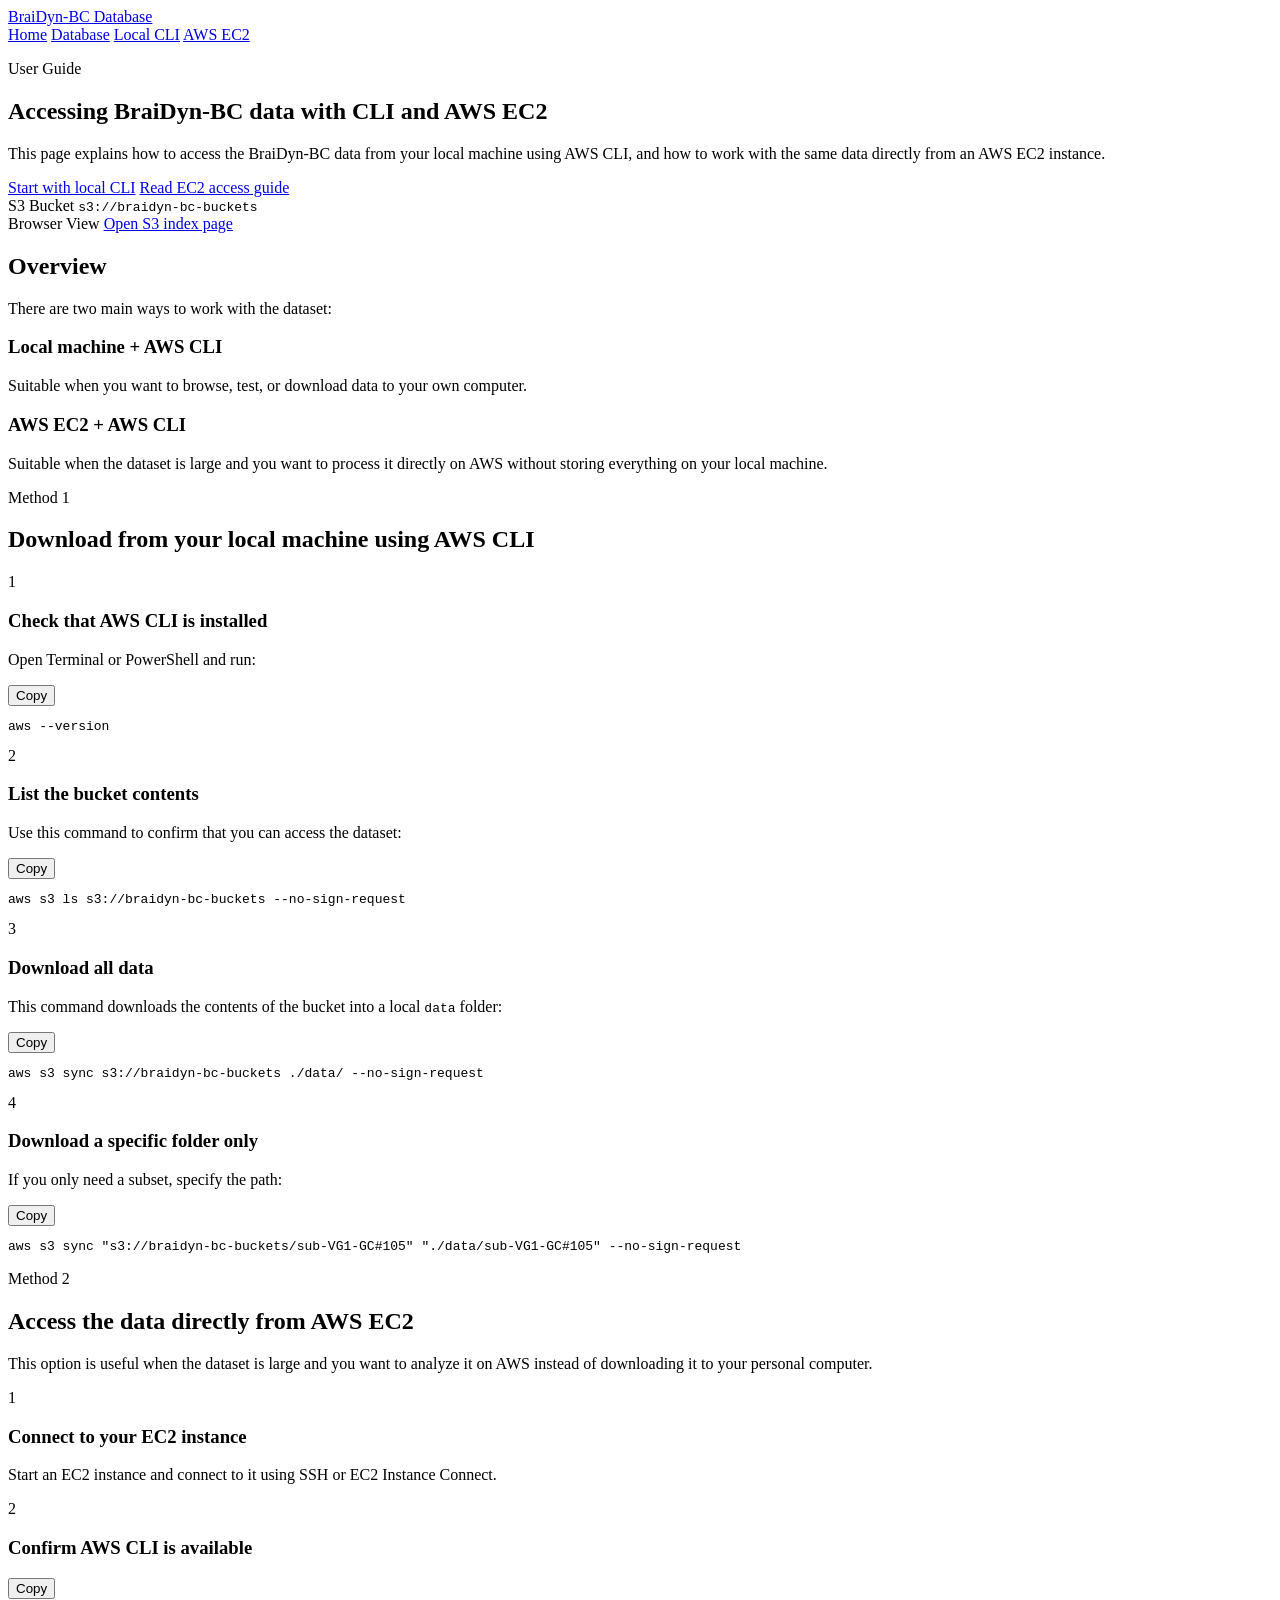
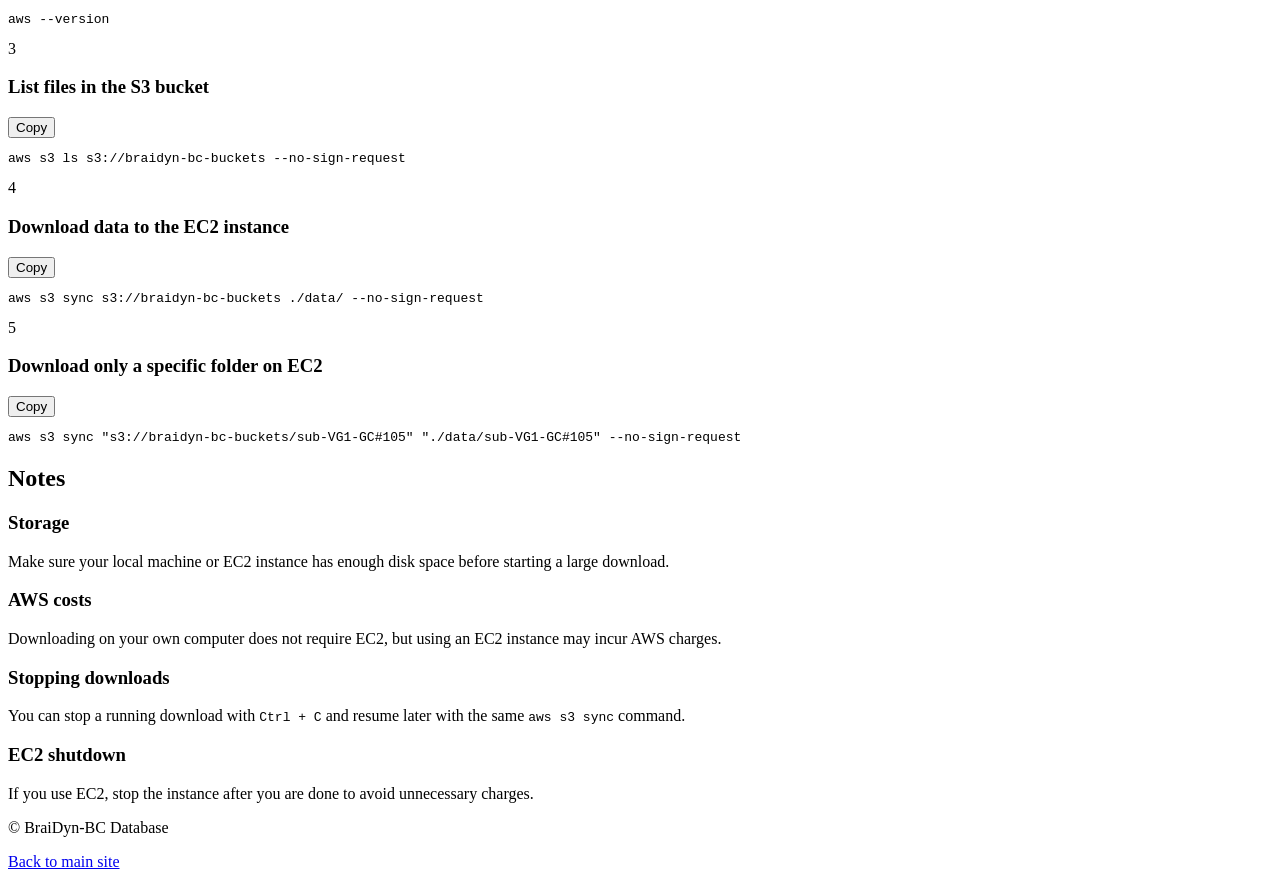
==== page.html @ 07f8ece8 "Add files via upload" ====
<!DOCTYPE html>
<html lang="en">
<head>
  <meta charset="UTF-8" />
  <meta name="viewport" content="width=device-width, initial-scale=1.0" />
  <title>CLI / EC2 Access Guide | BraiDyn-BC Database</title>
  <link rel="stylesheet" href="cli-guide.css" />
</head>
<body>
  <header class="site-header">
    <div class="container header-inner">
      <a href="./index.html" class="brand">BraiDyn-BC Database</a>
      <nav class="nav">
        <a href="./index.html">Home</a>
        <a href="./database.html">Database</a>
        <a href="#local-cli">Local CLI</a>
        <a href="#ec2">AWS EC2</a>
      </nav>
    </div>
  </header>

  <main>
    <section class="hero">
      <div class="container">
        <p class="eyebrow">User Guide</p>
        <h1>Accessing BraiDyn-BC data with CLI and AWS EC2</h1>
        <p class="lead">
          This page explains how to access the BraiDyn-BC data from your local machine
          using AWS CLI, and how to work with the same data directly from an AWS EC2 instance.
        </p>

        <div class="hero-links">
          <a class="button primary" href="#local-cli">Start with local CLI</a>
          <a class="button secondary" href="#ec2">Read EC2 access guide</a>
        </div>

        <div class="info-strip">
          <div class="info-card">
            <span class="info-label">S3 Bucket</span>
            <code>s3://braidyn-bc-buckets</code>
          </div>
          <div class="info-card">
            <span class="info-label">Browser View</span>
            <a href="https://braidyn-bc-buckets.s3.amazonaws.com/index.html" target="_blank" rel="noopener noreferrer">
              Open S3 index page
            </a>
          </div>
        </div>
      </div>
    </section>

    <section class="section" id="overview">
      <div class="container narrow">
        <h2>Overview</h2>
        <p>
          There are two main ways to work with the dataset:
        </p>
        <div class="grid two">
          <article class="card">
            <h3>Local machine + AWS CLI</h3>
            <p>
              Suitable when you want to browse, test, or download data to your own computer.
            </p>
          </article>
          <article class="card">
            <h3>AWS EC2 + AWS CLI</h3>
            <p>
              Suitable when the dataset is large and you want to process it directly on AWS
              without storing everything on your local machine.
            </p>
          </article>
        </div>
      </div>
    </section>

    <section class="section alt" id="local-cli">
      <div class="container narrow">
        <div class="section-heading">
          <p class="section-kicker">Method 1</p>
          <h2>Download from your local machine using AWS CLI</h2>
        </div>

        <article class="step-card">
          <div class="step-number">1</div>
          <div class="step-content">
            <h3>Check that AWS CLI is installed</h3>
            <p>Open Terminal or PowerShell and run:</p>
            <div class="code-block">
              <button class="copy-button" data-copy-target="code-check-cli">Copy</button>
              <pre><code id="code-check-cli">aws --version</code></pre>
            </div>
          </div>
        </article>

        <article class="step-card">
          <div class="step-number">2</div>
          <div class="step-content">
            <h3>List the bucket contents</h3>
            <p>Use this command to confirm that you can access the dataset:</p>
            <div class="code-block">
              <button class="copy-button" data-copy-target="code-list-local">Copy</button>
              <pre><code id="code-list-local">aws s3 ls s3://braidyn-bc-buckets --no-sign-request</code></pre>
            </div>
          </div>
        </article>

        <article class="step-card">
          <div class="step-number">3</div>
          <div class="step-content">
            <h3>Download all data</h3>
            <p>This command downloads the contents of the bucket into a local <code>data</code> folder:</p>
            <div class="code-block">
              <button class="copy-button" data-copy-target="code-sync-local">Copy</button>
              <pre><code id="code-sync-local">aws s3 sync s3://braidyn-bc-buckets ./data/ --no-sign-request</code></pre>
            </div>
          </div>
        </article>

        <article class="step-card">
          <div class="step-number">4</div>
          <div class="step-content">
            <h3>Download a specific folder only</h3>
            <p>If you only need a subset, specify the path:</p>
            <div class="code-block">
              <button class="copy-button" data-copy-target="code-partial-local">Copy</button>
              <pre><code id="code-partial-local">aws s3 sync "s3://braidyn-bc-buckets/sub-VG1-GC#105" "./data/sub-VG1-GC#105" --no-sign-request</code></pre>
            </div>
          </div>
        </article>
      </div>
    </section>

    <section class="section" id="ec2">
      <div class="container narrow">
        <div class="section-heading">
          <p class="section-kicker">Method 2</p>
          <h2>Access the data directly from AWS EC2</h2>
        </div>

        <p class="section-intro">
          This option is useful when the dataset is large and you want to analyze it on AWS
          instead of downloading it to your personal computer.
        </p>

        <article class="step-card">
          <div class="step-number">1</div>
          <div class="step-content">
            <h3>Connect to your EC2 instance</h3>
            <p>
              Start an EC2 instance and connect to it using SSH or EC2 Instance Connect.
            </p>
          </div>
        </article>

        <article class="step-card">
          <div class="step-number">2</div>
          <div class="step-content">
            <h3>Confirm AWS CLI is available</h3>
            <div class="code-block">
              <button class="copy-button" data-copy-target="code-check-ec2-cli">Copy</button>
              <pre><code id="code-check-ec2-cli">aws --version</code></pre>
            </div>
          </div>
        </article>

        <article class="step-card">
          <div class="step-number">3</div>
          <div class="step-content">
            <h3>List files in the S3 bucket</h3>
            <div class="code-block">
              <button class="copy-button" data-copy-target="code-list-ec2">Copy</button>
              <pre><code id="code-list-ec2">aws s3 ls s3://braidyn-bc-buckets --no-sign-request</code></pre>
            </div>
          </div>
        </article>

        <article class="step-card">
          <div class="step-number">4</div>
          <div class="step-content">
            <h3>Download data to the EC2 instance</h3>
            <div class="code-block">
              <button class="copy-button" data-copy-target="code-sync-ec2">Copy</button>
              <pre><code id="code-sync-ec2">aws s3 sync s3://braidyn-bc-buckets ./data/ --no-sign-request</code></pre>
            </div>
          </div>
        </article>

        <article class="step-card">
          <div class="step-number">5</div>
          <div class="step-content">
            <h3>Download only a specific folder on EC2</h3>
            <div class="code-block">
              <button class="copy-button" data-copy-target="code-partial-ec2">Copy</button>
              <pre><code id="code-partial-ec2">aws s3 sync "s3://braidyn-bc-buckets/sub-VG1-GC#105" "./data/sub-VG1-GC#105" --no-sign-request</code></pre>
            </div>
          </div>
        </article>
      </div>
    </section>

    <section class="section alt" id="notes">
      <div class="container narrow">
        <h2>Notes</h2>
        <div class="grid two">
          <article class="card note-card">
            <h3>Storage</h3>
            <p>
              Make sure your local machine or EC2 instance has enough disk space before starting a large download.
            </p>
          </article>

          <article class="card note-card">
            <h3>AWS costs</h3>
            <p>
              Downloading on your own computer does not require EC2, but using an EC2 instance may incur AWS charges.
            </p>
          </article>

          <article class="card note-card">
            <h3>Stopping downloads</h3>
            <p>
              You can stop a running download with <code>Ctrl + C</code> and resume later with the same
              <code>aws s3 sync</code> command.
            </p>
          </article>

          <article class="card note-card">
            <h3>EC2 shutdown</h3>
            <p>
              If you use EC2, stop the instance after you are done to avoid unnecessary charges.
            </p>
          </article>
        </div>
      </div>
    </section>
  </main>

  <footer class="site-footer">
    <div class="container footer-inner">
      <p>© BraiDyn-BC Database</p>
      <a href="./index.html">Back to main site</a>
    </div>
  </footer>

  <script src="cli-guide.js"></script>
</body>
</html>
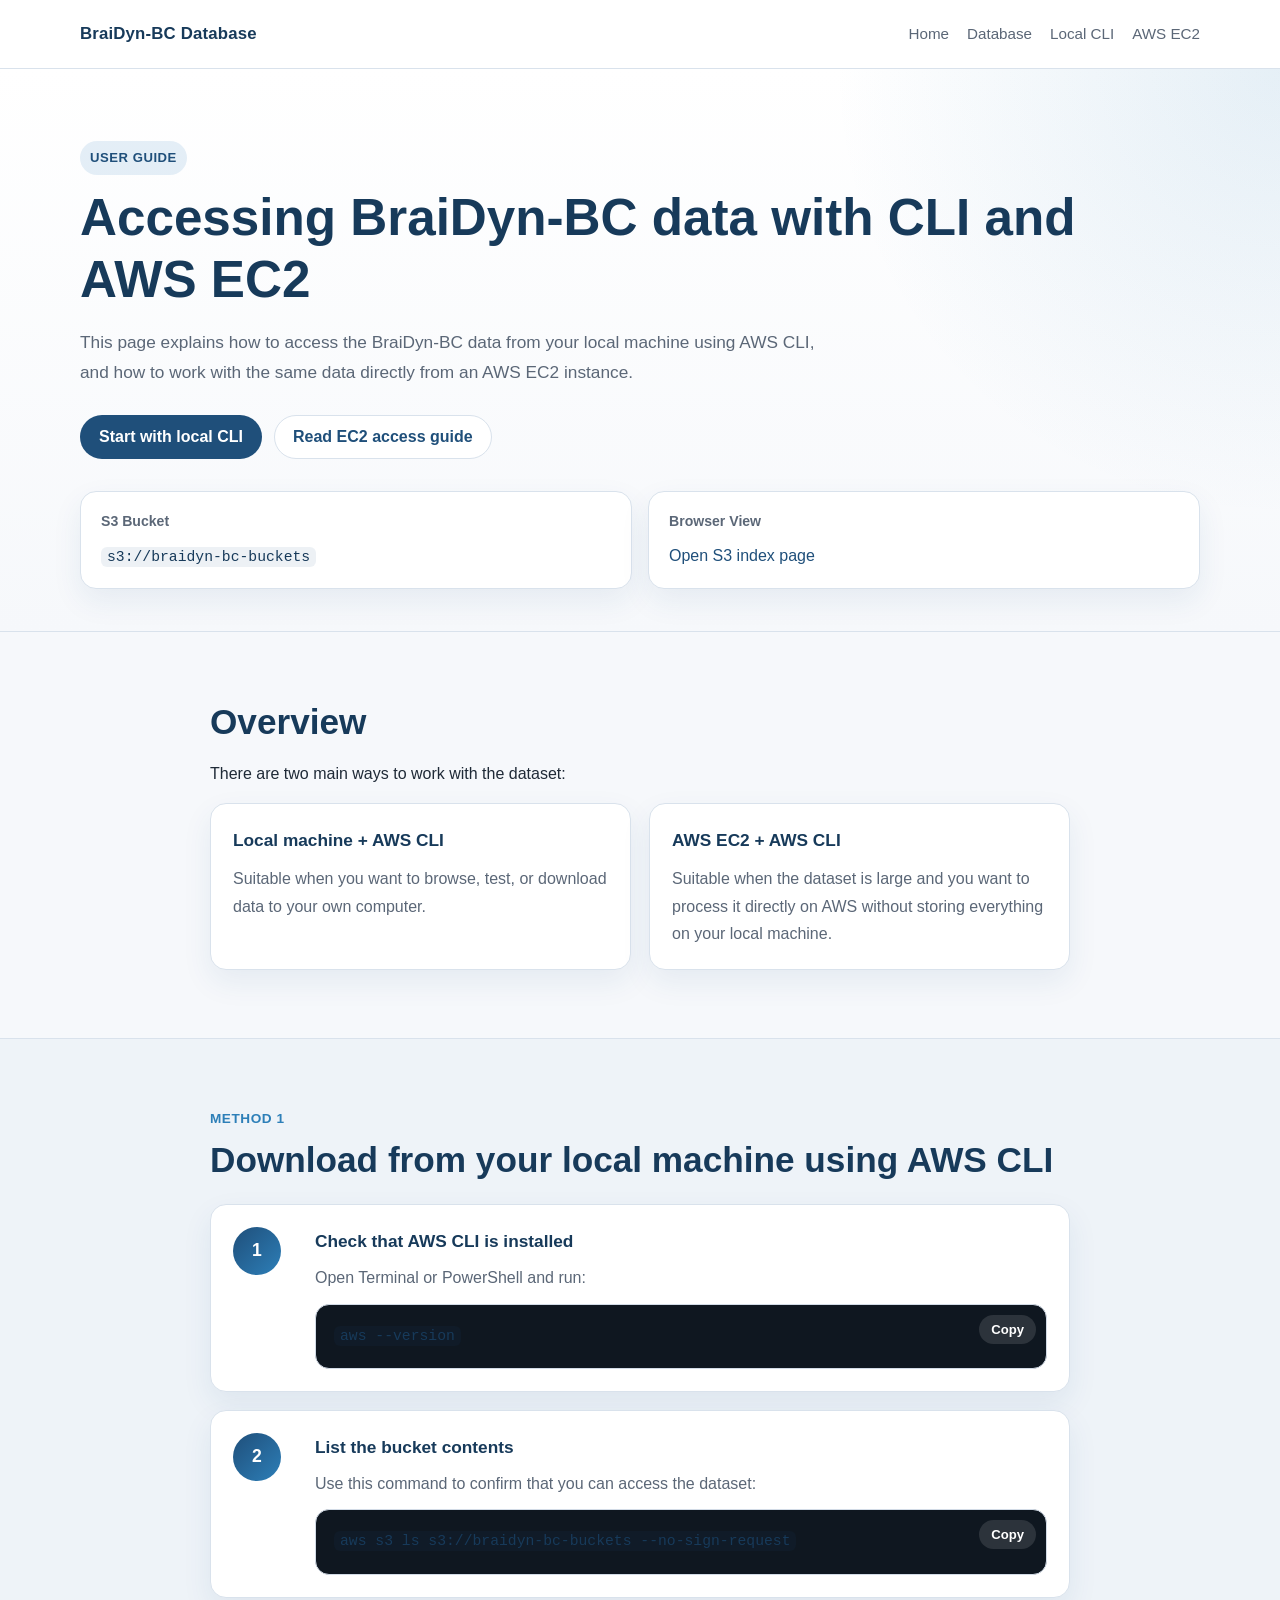
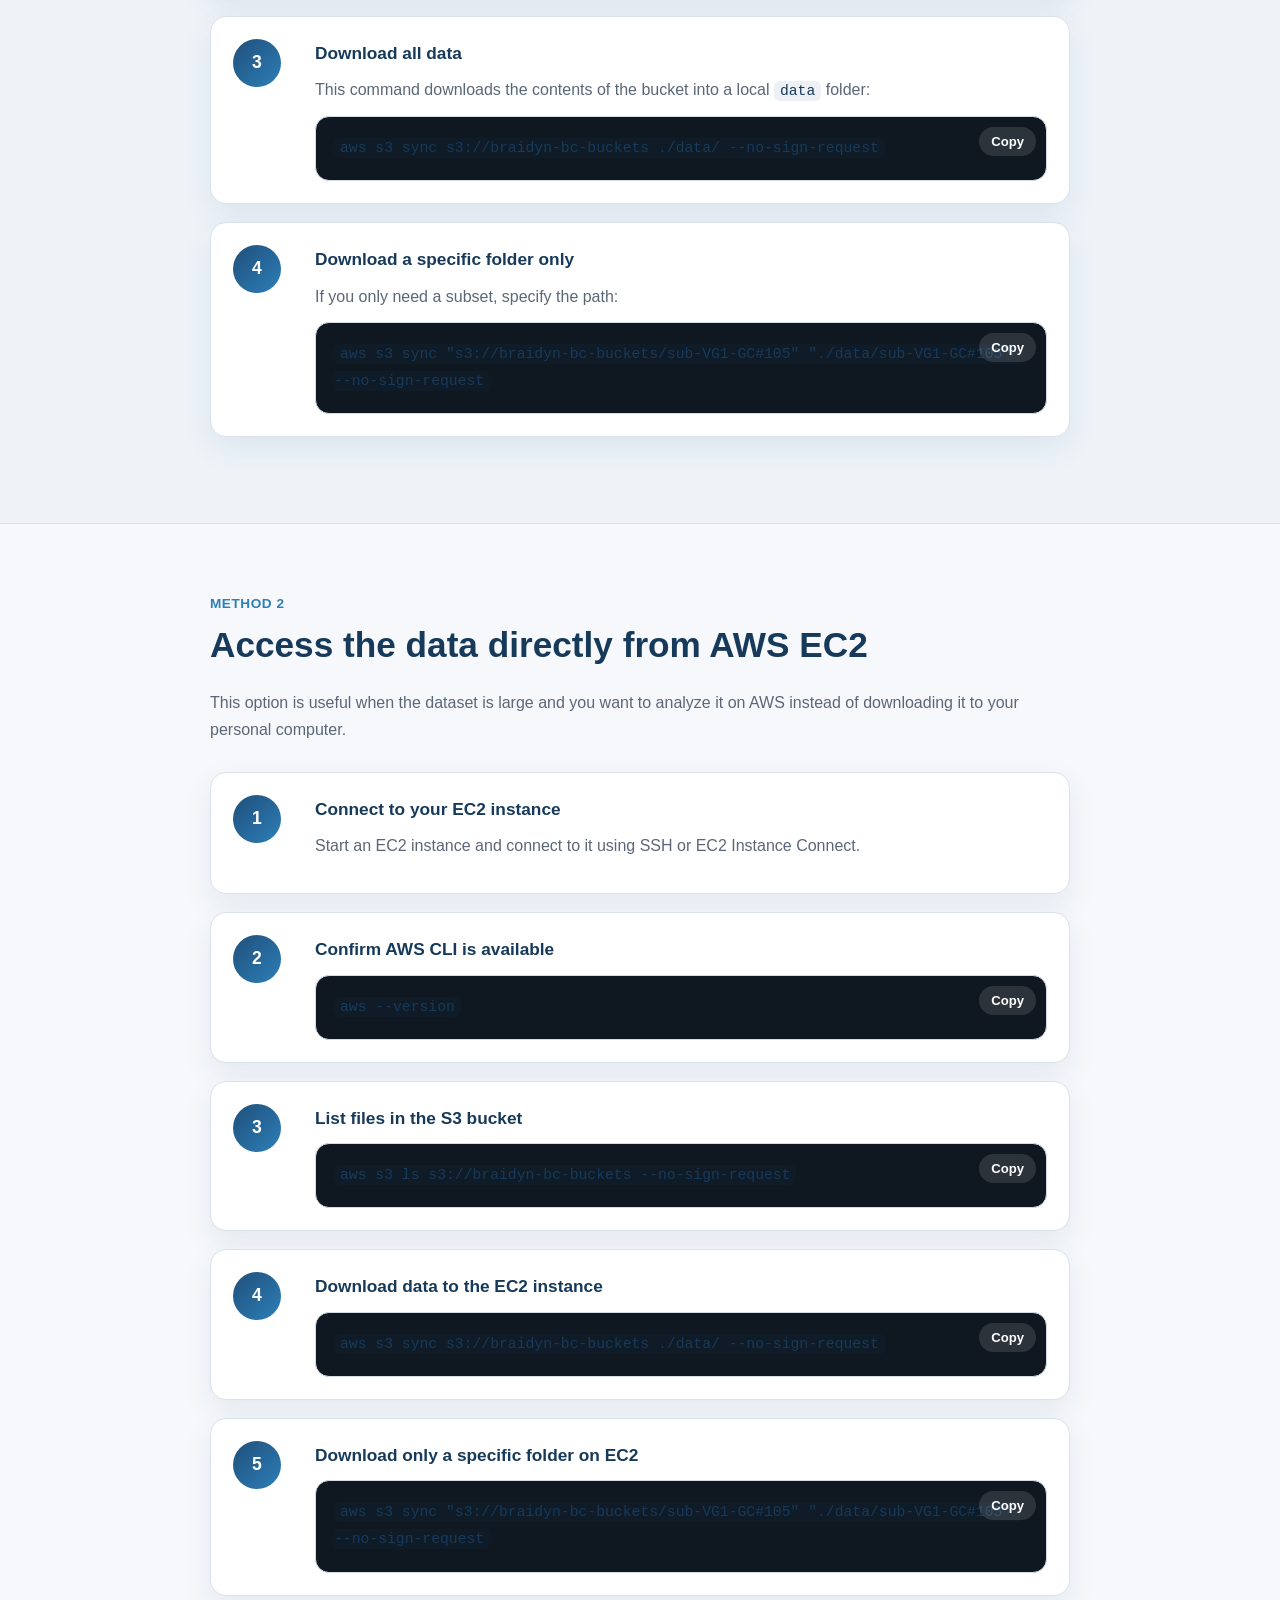
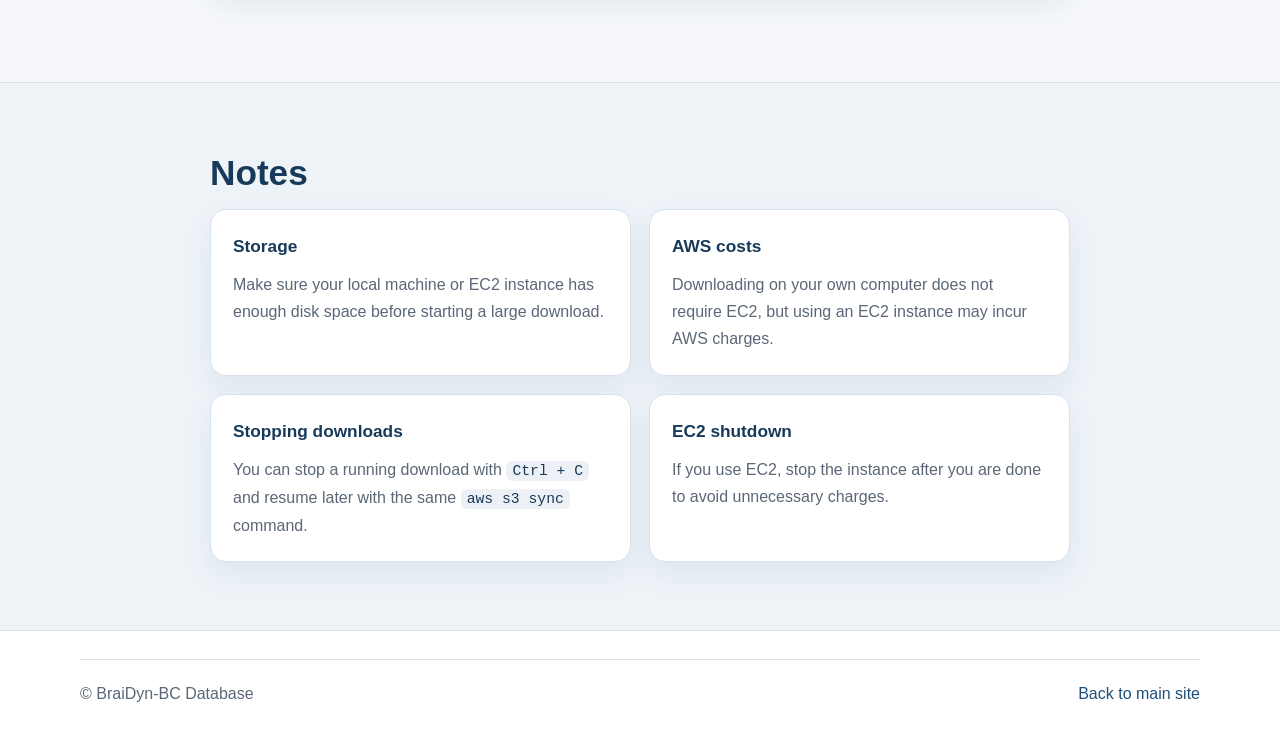
==== commit fd7ef682: "Update page.html" ====
--- a/page.html
+++ b/page.html
@@ -244,4 +244,4 @@
 
   <script src="cli-guide.js"></script>
 </body>
-</html>+</html>
--- a/cli-guide.css
+++ b/cli-guide.css
@@ -0,0 +1,412 @@
+:root {
+  --bg: #f6f8fb;
+  --surface: #ffffff;
+  --surface-alt: #eef3f8;
+  --text: #1f2a37;
+  --muted: #5b6777;
+  --line: #d9e2ec;
+  --primary: #1f4f7a;
+  --primary-dark: #173a5a;
+  --accent: #2d7fb8;
+  --shadow: 0 12px 30px rgba(31, 79, 122, 0.08);
+  --radius: 16px;
+  --radius-sm: 10px;
+  --container: 1120px;
+  --container-narrow: 860px;
+}
+
+*,
+*::before,
+*::after {
+  box-sizing: border-box;
+}
+
+html {
+  scroll-behavior: smooth;
+}
+
+body {
+  margin: 0;
+  font-family: "Segoe UI", "Helvetica Neue", Arial, sans-serif;
+  color: var(--text);
+  background: var(--bg);
+  line-height: 1.7;
+}
+
+a {
+  color: var(--primary);
+  text-decoration: none;
+}
+
+a:hover {
+  text-decoration: underline;
+}
+
+code,
+pre {
+  font-family: Consolas, Monaco, "Courier New", monospace;
+}
+
+.container {
+  width: min(var(--container), calc(100% - 32px));
+  margin: 0 auto;
+}
+
+.container.narrow {
+  width: min(var(--container-narrow), calc(100% - 32px));
+}
+
+.site-header {
+  position: sticky;
+  top: 0;
+  z-index: 10;
+  background: rgba(255, 255, 255, 0.92);
+  backdrop-filter: blur(10px);
+  border-bottom: 1px solid var(--line);
+}
+
+.header-inner {
+  display: flex;
+  align-items: center;
+  justify-content: space-between;
+  min-height: 68px;
+  gap: 16px;
+}
+
+.brand {
+  font-weight: 700;
+  font-size: 1.05rem;
+  color: var(--primary-dark);
+  letter-spacing: 0.01em;
+}
+
+.brand:hover {
+  text-decoration: none;
+}
+
+.nav {
+  display: flex;
+  flex-wrap: wrap;
+  gap: 18px;
+}
+
+.nav a {
+  color: var(--muted);
+  font-size: 0.95rem;
+}
+
+.nav a:hover {
+  color: var(--primary);
+  text-decoration: none;
+}
+
+.hero {
+  padding: 72px 0 42px;
+  background:
+    radial-gradient(circle at top right, rgba(45, 127, 184, 0.12), transparent 32%),
+    linear-gradient(180deg, #ffffff 0%, #f6f8fb 100%);
+  border-bottom: 1px solid var(--line);
+}
+
+.eyebrow {
+  display: inline-block;
+  margin: 0 0 12px;
+  padding: 6px 10px;
+  border-radius: 999px;
+  background: rgba(45, 127, 184, 0.12);
+  color: var(--primary);
+  font-size: 0.82rem;
+  font-weight: 700;
+  letter-spacing: 0.04em;
+  text-transform: uppercase;
+}
+
+.hero h1 {
+  margin: 0;
+  font-size: clamp(2rem, 4vw, 3.2rem);
+  line-height: 1.2;
+  color: var(--primary-dark);
+}
+
+.lead {
+  margin: 18px 0 0;
+  max-width: 760px;
+  color: var(--muted);
+  font-size: 1.08rem;
+}
+
+.hero-links {
+  display: flex;
+  flex-wrap: wrap;
+  gap: 12px;
+  margin-top: 28px;
+}
+
+.button {
+  display: inline-flex;
+  align-items: center;
+  justify-content: center;
+  min-height: 44px;
+  padding: 0 18px;
+  border-radius: 999px;
+  font-weight: 600;
+  transition: 0.2s ease;
+  border: 1px solid transparent;
+}
+
+.button:hover {
+  text-decoration: none;
+  transform: translateY(-1px);
+}
+
+.button.primary {
+  background: var(--primary);
+  color: #fff;
+}
+
+.button.primary:hover {
+  background: var(--primary-dark);
+}
+
+.button.secondary {
+  background: #fff;
+  color: var(--primary);
+  border-color: var(--line);
+}
+
+.info-strip {
+  margin-top: 32px;
+  display: grid;
+  grid-template-columns: repeat(2, minmax(0, 1fr));
+  gap: 16px;
+}
+
+.info-card {
+  background: var(--surface);
+  border: 1px solid var(--line);
+  border-radius: var(--radius);
+  padding: 18px 20px;
+  box-shadow: var(--shadow);
+}
+
+.info-label {
+  display: block;
+  margin-bottom: 8px;
+  color: var(--muted);
+  font-size: 0.88rem;
+  font-weight: 600;
+}
+
+.section {
+  padding: 68px 0;
+}
+
+.section.alt {
+  background: var(--surface-alt);
+  border-top: 1px solid var(--line);
+  border-bottom: 1px solid var(--line);
+}
+
+.section h2 {
+  margin-top: 0;
+  margin-bottom: 14px;
+  font-size: clamp(1.6rem, 3vw, 2.2rem);
+  line-height: 1.25;
+  color: var(--primary-dark);
+}
+
+.section-heading {
+  margin-bottom: 22px;
+}
+
+.section-kicker {
+  margin: 0 0 8px;
+  color: var(--accent);
+  font-weight: 700;
+  text-transform: uppercase;
+  font-size: 0.85rem;
+  letter-spacing: 0.04em;
+}
+
+.section-intro {
+  margin-top: 0;
+  margin-bottom: 28px;
+  color: var(--muted);
+}
+
+.grid {
+  display: grid;
+  gap: 18px;
+}
+
+.grid.two {
+  grid-template-columns: repeat(2, minmax(0, 1fr));
+}
+
+.card {
+  background: var(--surface);
+  border: 1px solid var(--line);
+  border-radius: var(--radius);
+  padding: 22px;
+  box-shadow: var(--shadow);
+}
+
+.card h3 {
+  margin-top: 0;
+  margin-bottom: 10px;
+  color: var(--primary-dark);
+  font-size: 1.08rem;
+}
+
+.card p {
+  margin: 0;
+  color: var(--muted);
+}
+
+.step-card {
+  display: grid;
+  grid-template-columns: 64px 1fr;
+  gap: 18px;
+  align-items: start;
+  margin-bottom: 18px;
+  padding: 22px;
+  background: var(--surface);
+  border: 1px solid var(--line);
+  border-radius: var(--radius);
+  box-shadow: var(--shadow);
+}
+
+.step-number {
+  width: 48px;
+  height: 48px;
+  border-radius: 50%;
+  background: linear-gradient(135deg, var(--primary), var(--accent));
+  color: #fff;
+  display: grid;
+  place-items: center;
+  font-weight: 700;
+  font-size: 1.1rem;
+}
+
+.step-content h3 {
+  margin: 0 0 8px;
+  color: var(--primary-dark);
+  font-size: 1.08rem;
+}
+
+.step-content p {
+  margin: 0 0 12px;
+  color: var(--muted);
+}
+
+.code-block {
+  position: relative;
+  margin-top: 10px;
+  border-radius: 14px;
+  overflow: hidden;
+  border: 1px solid #d2dbe6;
+  background: #0f1720;
+}
+
+.code-block pre {
+  margin: 0;
+  padding: 18px 18px 18px;
+  overflow-x: auto;
+}
+
+.code-block code {
+  color: #e8eef5;
+  font-size: 0.95rem;
+  line-height: 1.6;
+  white-space: pre-wrap;
+  word-break: break-word;
+}
+
+.copy-button {
+  position: absolute;
+  top: 10px;
+  right: 10px;
+  appearance: none;
+  border: 0;
+  border-radius: 999px;
+  padding: 7px 12px;
+  background: rgba(255, 255, 255, 0.12);
+  color: #fff;
+  cursor: pointer;
+  font-size: 0.82rem;
+  font-weight: 700;
+  transition: background 0.2s ease;
+}
+
+.copy-button:hover {
+  background: rgba(255, 255, 255, 0.2);
+}
+
+.copy-button.copied {
+  background: #1f7a4f;
+}
+
+.note-card code,
+.step-content code,
+.info-card code {
+  background: rgba(31, 79, 122, 0.08);
+  color: var(--primary-dark);
+  padding: 2px 6px;
+  border-radius: 6px;
+  font-size: 0.92em;
+}
+
+.site-footer {
+  padding: 28px 0 40px;
+  background: #fff;
+}
+
+.footer-inner {
+  display: flex;
+  justify-content: space-between;
+  align-items: center;
+  gap: 16px;
+  border-top: 1px solid var(--line);
+  padding-top: 20px;
+}
+
+.site-footer p {
+  margin: 0;
+  color: var(--muted);
+}
+
+@media (max-width: 860px) {
+  .info-strip,
+  .grid.two {
+    grid-template-columns: 1fr;
+  }
+
+  .step-card {
+    grid-template-columns: 1fr;
+  }
+
+  .step-number {
+    width: 42px;
+    height: 42px;
+  }
+
+  .footer-inner,
+  .header-inner {
+    flex-direction: column;
+    align-items: flex-start;
+  }
+}
+
+@media (max-width: 560px) {
+  .hero {
+    padding-top: 56px;
+  }
+
+  .button {
+    width: 100%;
+  }
+
+  .nav {
+    gap: 12px;
+  }
+}
